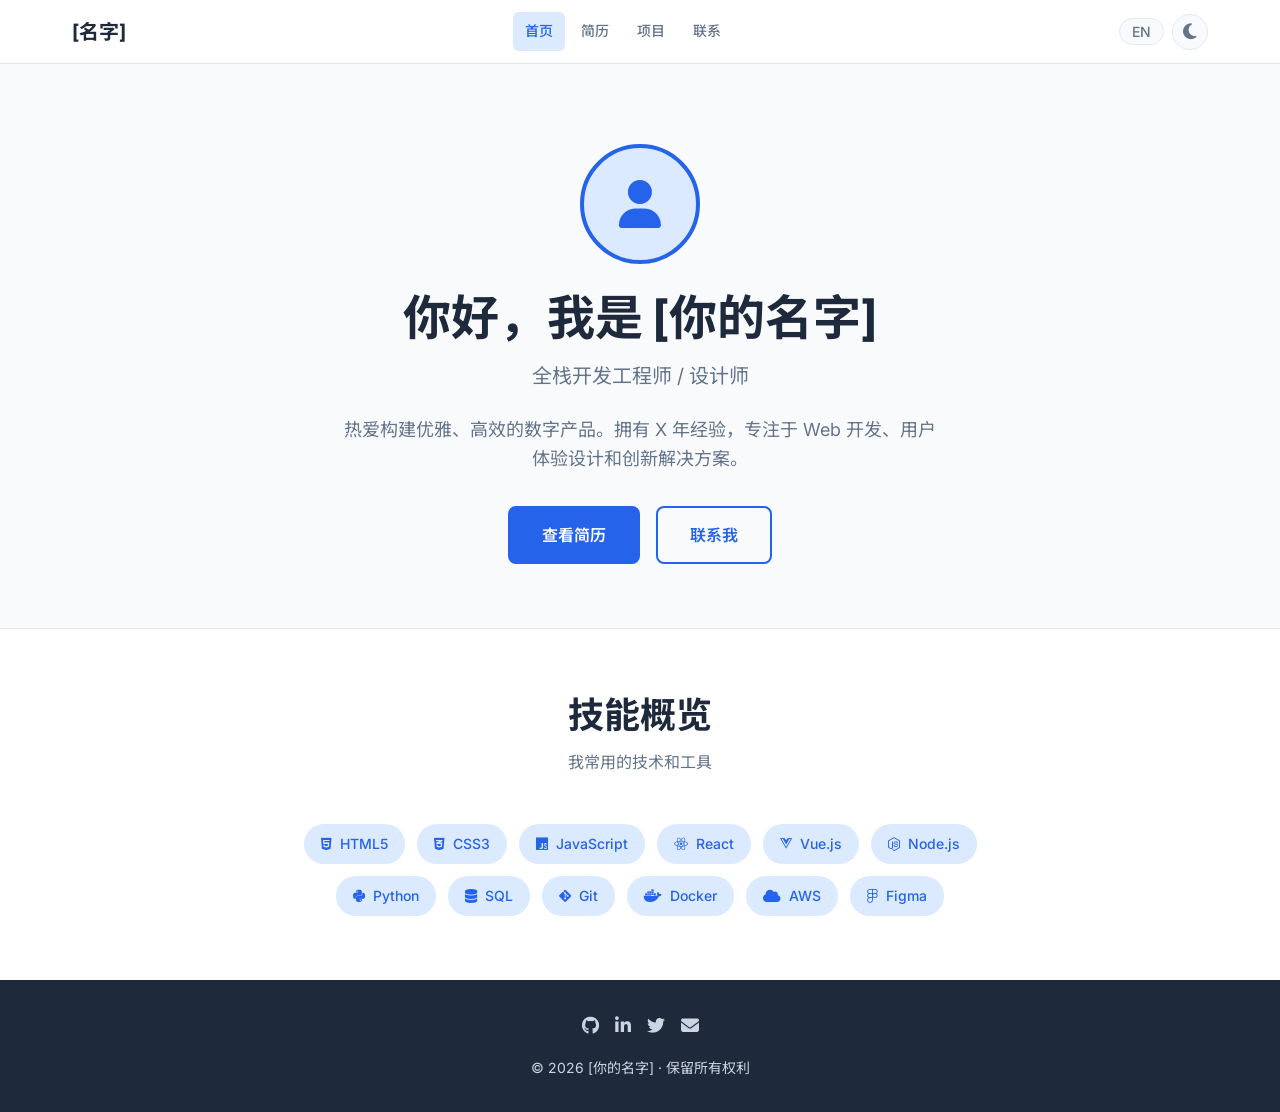
==== index.html @ abf90c4b "整理项目结构：更新 README、完善 .gitignore、创建 assets 目录" ====
<!DOCTYPE html>
<html lang="zh-CN">
<head>
  <meta charset="UTF-8">
  <meta name="viewport" content="width=device-width, initial-scale=1.0">
  <meta name="description" content="[你的名字] - 全栈开发工程师 / 设计师 - 个人简历网站">
  <meta property="og:title" content="[你的名字] - 个人主页">
  <meta property="og:description" content="全栈开发工程师 / 设计师">
  <meta property="og:type" content="website">
  <title>[你的名字] - 个人主页</title>
  <link rel="icon" href="assets/images/favicon.ico" type="image/x-icon">
  <link rel="stylesheet" href="https://cdnjs.cloudflare.com/ajax/libs/font-awesome/6.5.0/css/all.min.css">
  <link rel="stylesheet" href="https://fonts.googleapis.com/css2?family=Inter:wght@400;500;600;700&family=Noto+Sans+SC:wght@400;500;700&display=swap">
  <link rel="stylesheet" href="css/style.css">
</head>
<body>
  <!-- 导航栏 -->
  <header class="navbar">
    <div class="container">
      <a href="index.html" class="navbar-brand">[名字]</a>
      <nav class="navbar-menu">
        <a href="index.html" class="navbar-link" data-i18n="nav.home">首页</a>
        <a href="resume.html" class="navbar-link" data-i18n="nav.resume">简历</a>
        <a href="projects.html" class="navbar-link" data-i18n="nav.projects">项目</a>
        <a href="contact.html" class="navbar-link" data-i18n="nav.contact">联系</a>
      </nav>
      <div class="navbar-actions">
        <button class="lang-btn" aria-label="Switch language">EN</button>
        <button class="theme-toggle" aria-label="Toggle dark mode">
          <i class="fas fa-moon"></i>
        </button>
        <button class="hamburger" aria-label="Toggle menu">
          <span></span><span></span><span></span>
        </button>
      </div>
    </div>
  </header>

  <!-- 主内容 -->
  <main class="main-content">
    <!-- Hero 区域 -->
    <section class="hero">
      <div class="container">
        <div class="hero-avatar">
          <i class="fas fa-user"></i>
        </div>
        <h1 data-i18n="hero.title">你好，我是 [你的名字]</h1>
        <p class="hero-subtitle" data-i18n="hero.subtitle">全栈开发工程师 / 设计师</p>
        <p class="hero-description" data-i18n="hero.desc">
          热爱构建优雅、高效的数字产品。拥有 X 年经验，专注于 Web 开发、用户体验设计和创新解决方案。
        </p>
        <div class="hero-actions">
          <a href="resume.html" class="btn btn-primary btn-lg" data-i18n="hero.btn1">查看简历</a>
          <a href="contact.html" class="btn btn-outline btn-lg" data-i18n="hero.btn2">联系我</a>
        </div>
      </div>
    </section>

    <!-- 技能概览 -->
    <section class="section">
      <div class="container">
        <h2 class="section-title" data-i18n="skills.title">技能概览</h2>
        <p class="section-subtitle" data-i18n="skills.subtitle">我常用的技术和工具</p>
        <div class="skills-grid">
          <span class="skill-tag"><i class="fab fa-html5"></i> HTML5</span>
          <span class="skill-tag"><i class="fab fa-css3-alt"></i> CSS3</span>
          <span class="skill-tag"><i class="fab fa-js"></i> JavaScript</span>
          <span class="skill-tag"><i class="fab fa-react"></i> React</span>
          <span class="skill-tag"><i class="fab fa-vuejs"></i> Vue.js</span>
          <span class="skill-tag"><i class="fab fa-node-js"></i> Node.js</span>
          <span class="skill-tag"><i class="fab fa-python"></i> Python</span>
          <span class="skill-tag"><i class="fas fa-database"></i> SQL</span>
          <span class="skill-tag"><i class="fab fa-git-alt"></i> Git</span>
          <span class="skill-tag"><i class="fab fa-docker"></i> Docker</span>
          <span class="skill-tag"><i class="fas fa-cloud"></i> AWS</span>
          <span class="skill-tag"><i class="fab fa-figma"></i> Figma</span>
        </div>
      </div>
    </section>
  </main>

  <!-- 页脚 -->
  <footer class="footer">
    <div class="container">
      <div class="footer-social">
        <a href="#" target="_blank" rel="noopener noreferrer" aria-label="GitHub"><i class="fab fa-github"></i></a>
        <a href="#" target="_blank" rel="noopener noreferrer" aria-label="LinkedIn"><i class="fab fa-linkedin-in"></i></a>
        <a href="#" target="_blank" rel="noopener noreferrer" aria-label="Twitter"><i class="fab fa-twitter"></i></a>
        <a href="mailto:your-email@example.com" aria-label="Email"><i class="fas fa-envelope"></i></a>
      </div>
      <p data-i18n="footer.copyright">© 2026 [你的名字] · 保留所有权利</p>
    </div>
  </footer>

  <script src="js/i18n.js"></script>
  <script src="js/main.js"></script>
</body>
</html>
---- css/style.css ----
/* ============================================
   个人简历网站 — 设计系统
   ============================================ */

/* --- CSS 自定义属性（设计令牌） --- */
:root {
  /* 颜色 - 明亮模式 */
  --color-primary: #2563eb;
  --color-primary-hover: #1d4ed8;
  --color-primary-light: #dbeafe;
  --color-primary-dark: #1e40af;

  --color-bg: #ffffff;
  --color-bg-alt: #f8fafc;
  --color-bg-card: #ffffff;
  --color-text: #1e293b;
  --color-text-secondary: #64748b;
  --color-text-muted: #94a3b8;
  --color-border: #e2e8f0;
  --color-border-light: #f1f5f9;

  --color-success: #22c55e;
  --color-warning: #f59e0b;
  --color-error: #ef4444;

  --color-nav-bg: rgba(255, 255, 255, 0.9);
  --color-footer-bg: #1e293b;
  --color-footer-text: #cbd5e1;

  /* 阴影 */
  --shadow-sm: 0 1px 2px rgba(0, 0, 0, 0.05);
  --shadow-md: 0 4px 6px -1px rgba(0, 0, 0, 0.1), 0 2px 4px -2px rgba(0, 0, 0, 0.1);
  --shadow-lg: 0 10px 15px -3px rgba(0, 0, 0, 0.1), 0 4px 6px -4px rgba(0, 0, 0, 0.1);
  --shadow-xl: 0 20px 25px -5px rgba(0, 0, 0, 0.1), 0 8px 10px -6px rgba(0, 0, 0, 0.1);

  /* 排版 */
  --font-sans: 'Inter', 'Noto Sans SC', -apple-system, BlinkMacSystemFont, 'Segoe UI', 'PingFang SC', 'Microsoft YaHei', sans-serif;
  --font-mono: 'JetBrains Mono', 'Fira Code', 'Consolas', monospace;

  --text-xs: 0.75rem;
  --text-sm: 0.875rem;
  --text-base: 1rem;
  --text-lg: 1.125rem;
  --text-xl: 1.25rem;
  --text-2xl: 1.5rem;
  --text-3xl: 1.875rem;
  --text-4xl: 2.25rem;
  --text-5xl: 3rem;

  --leading-tight: 1.25;
  --leading-normal: 1.6;
  --leading-relaxed: 1.75;

  /* 间距 */
  --space-1: 0.25rem;
  --space-2: 0.5rem;
  --space-3: 0.75rem;
  --space-4: 1rem;
  --space-5: 1.25rem;
  --space-6: 1.5rem;
  --space-8: 2rem;
  --space-10: 2.5rem;
  --space-12: 3rem;
  --space-16: 4rem;
  --space-20: 5rem;
  --space-24: 6rem;

  /* 布局 */
  --max-width: 1200px;
  --nav-height: 64px;
  --radius-sm: 6px;
  --radius-md: 8px;
  --radius-lg: 12px;
  --radius-xl: 16px;
  --radius-full: 9999px;

  /* 过渡 */
  --transition-fast: 150ms ease;
  --transition-base: 250ms ease;
  --transition-slow: 400ms ease;
}

/* --- 暗色模式 --- */
[data-theme="dark"] {
  --color-primary: #3b82f6;
  --color-primary-hover: #60a5fa;
  --color-primary-light: #1e3a5f;
  --color-primary-dark: #93c5fd;

  --color-bg: #0f172a;
  --color-bg-alt: #1e293b;
  --color-bg-card: #1e293b;
  --color-text: #f1f5f9;
  --color-text-secondary: #94a3b8;
  --color-text-muted: #64748b;
  --color-border: #334155;
  --color-border-light: #1e293b;

  --color-nav-bg: rgba(15, 23, 42, 0.9);
  --color-footer-bg: #020617;
  --color-footer-text: #94a3b8;

  --shadow-sm: 0 1px 2px rgba(0, 0, 0, 0.3);
  --shadow-md: 0 4px 6px -1px rgba(0, 0, 0, 0.4);
  --shadow-lg: 0 10px 15px -3px rgba(0, 0, 0, 0.4);
  --shadow-xl: 0 20px 25px -5px rgba(0, 0, 0, 0.4);
}

/* --- 全局重置 --- */
*,
*::before,
*::after {
  margin: 0;
  padding: 0;
  box-sizing: border-box;
}

html {
  scroll-behavior: smooth;
  scroll-padding-top: var(--nav-height);
}

body {
  font-family: var(--font-sans);
  font-size: var(--text-base);
  line-height: var(--leading-normal);
  color: var(--color-text);
  background-color: var(--color-bg);
  -webkit-font-smoothing: antialiased;
  -moz-osx-font-smoothing: grayscale;
  transition: background-color var(--transition-base), color var(--transition-base);
}

img {
  max-width: 100%;
  height: auto;
  display: block;
}

a {
  color: var(--color-primary);
  text-decoration: none;
  transition: color var(--transition-fast);
}

a:hover {
  color: var(--color-primary-hover);
}

ul, ol {
  list-style: none;
}

/* --- 排版 --- */
h1, h2, h3, h4, h5, h6 {
  line-height: var(--leading-tight);
  font-weight: 700;
  color: var(--color-text);
}

h1 { font-size: var(--text-4xl); }
h2 { font-size: var(--text-3xl); }
h3 { font-size: var(--text-2xl); }
h4 { font-size: var(--text-xl); }

@media (min-width: 768px) {
  h1 { font-size: var(--text-5xl); }
  h2 { font-size: var(--text-4xl); }
  h3 { font-size: var(--text-3xl); }
}

p {
  margin-bottom: var(--space-4);
  color: var(--color-text-secondary);
}

/* --- 容器 --- */
.container {
  width: 100%;
  max-width: var(--max-width);
  margin: 0 auto;
  padding: 0 var(--space-6);
}

@media (min-width: 768px) {
  .container {
    padding: 0 var(--space-8);
  }
}

/* --- 按钮 --- */
.btn {
  display: inline-flex;
  align-items: center;
  justify-content: center;
  gap: var(--space-2);
  padding: var(--space-3) var(--space-6);
  border-radius: var(--radius-md);
  font-size: var(--text-sm);
  font-weight: 600;
  font-family: inherit;
  cursor: pointer;
  transition: all var(--transition-fast);
  border: 2px solid transparent;
  text-decoration: none;
  line-height: 1.4;
}

.btn-primary {
  background-color: var(--color-primary);
  color: #ffffff;
  border-color: var(--color-primary);
}

.btn-primary:hover {
  background-color: var(--color-primary-hover);
  border-color: var(--color-primary-hover);
  color: #ffffff;
}

.btn-outline {
  background-color: transparent;
  color: var(--color-primary);
  border-color: var(--color-primary);
}

.btn-outline:hover {
  background-color: var(--color-primary);
  color: #ffffff;
}

.btn-sm {
  padding: var(--space-2) var(--space-4);
  font-size: var(--text-xs);
}

.btn-lg {
  padding: var(--space-4) var(--space-8);
  font-size: var(--text-base);
}

/* --- 导航栏 --- */
.navbar {
  position: fixed;
  top: 0;
  left: 0;
  right: 0;
  height: var(--nav-height);
  background-color: var(--color-nav-bg);
  backdrop-filter: blur(12px);
  -webkit-backdrop-filter: blur(12px);
  border-bottom: 1px solid var(--color-border);
  z-index: 1000;
  transition: background-color var(--transition-base), border-color var(--transition-base);
}

.navbar .container {
  display: flex;
  align-items: center;
  justify-content: space-between;
  height: 100%;
}

.navbar-brand {
  font-size: var(--text-xl);
  font-weight: 700;
  color: var(--color-text);
  text-decoration: none;
}

.navbar-brand:hover {
  color: var(--color-primary);
}

.navbar-menu {
  display: flex;
  align-items: center;
  gap: var(--space-1);
}

.navbar-link {
  padding: var(--space-2) var(--space-3);
  border-radius: var(--radius-sm);
  font-size: var(--text-sm);
  font-weight: 500;
  color: var(--color-text-secondary);
  text-decoration: none;
  transition: all var(--transition-fast);
}

.navbar-link:hover {
  color: var(--color-primary);
  background-color: var(--color-primary-light);
}

.navbar-link.active {
  color: var(--color-primary);
  background-color: var(--color-primary-light);
}

.navbar-actions {
  display: flex;
  align-items: center;
  gap: var(--space-2);
}

/* 语言切换按钮 */
.lang-btn {
  display: flex;
  align-items: center;
  gap: var(--space-1);
  padding: var(--space-1) var(--space-3);
  border-radius: var(--radius-full);
  font-size: var(--text-sm);
  font-weight: 500;
  font-family: inherit;
  cursor: pointer;
  background-color: var(--color-bg-alt);
  color: var(--color-text-secondary);
  border: 1px solid var(--color-border);
  transition: all var(--transition-fast);
}

.lang-btn:hover {
  border-color: var(--color-primary);
  color: var(--color-primary);
}

/* 暗色模式切换 */
.theme-toggle {
  display: flex;
  align-items: center;
  justify-content: center;
  width: 36px;
  height: 36px;
  border-radius: var(--radius-full);
  cursor: pointer;
  background-color: var(--color-bg-alt);
  border: 1px solid var(--color-border);
  color: var(--color-text-secondary);
  font-size: var(--text-lg);
  transition: all var(--transition-fast);
}

.theme-toggle:hover {
  border-color: var(--color-primary);
  color: var(--color-primary);
}

/* 移动端汉堡菜单 */
.hamburger {
  display: none;
  flex-direction: column;
  justify-content: center;
  align-items: center;
  width: 36px;
  height: 36px;
  border-radius: var(--radius-sm);
  cursor: pointer;
  background: none;
  border: 1px solid var(--color-border);
  gap: 5px;
  padding: 6px;
}

.hamburger span {
  display: block;
  width: 20px;
  height: 2px;
  background-color: var(--color-text);
  border-radius: 2px;
  transition: all var(--transition-fast);
}

.hamburger.active span:nth-child(1) {
  transform: rotate(45deg) translate(5px, 5px);
}

.hamburger.active span:nth-child(2) {
  opacity: 0;
}

.hamburger.active span:nth-child(3) {
  transform: rotate(-45deg) translate(5px, -5px);
}

@media (max-width: 767px) {
  .hamburger {
    display: flex;
  }

  .navbar-menu {
    position: fixed;
    top: var(--nav-height);
    left: 0;
    right: 0;
    flex-direction: column;
    background-color: var(--color-nav-bg);
    backdrop-filter: blur(12px);
    -webkit-backdrop-filter: blur(12px);
    border-bottom: 1px solid var(--color-border);
    padding: var(--space-4);
    gap: var(--space-2);
    transform: translateY(-100%);
    opacity: 0;
    pointer-events: none;
    transition: all var(--transition-base);
  }

  .navbar-menu.open {
    transform: translateY(0);
    opacity: 1;
    pointer-events: all;
  }

  .navbar-link {
    padding: var(--space-3) var(--space-4);
    width: 100%;
    text-align: center;
    font-size: var(--text-base);
  }
}

/* --- 页面主体 --- */
.main-content {
  min-height: calc(100vh - var(--nav-height));
  padding-top: var(--nav-height);
}

/* --- Hero 区域 --- */
.hero {
  padding: var(--space-20) 0 var(--space-16);
  text-align: center;
  background-color: var(--color-bg-alt);
  border-bottom: 1px solid var(--color-border);
  transition: background-color var(--transition-base), border-color var(--transition-base);
}

.hero-avatar {
  width: 120px;
  height: 120px;
  border-radius: 50%;
  background-color: var(--color-primary-light);
  margin: 0 auto var(--space-6);
  display: flex;
  align-items: center;
  justify-content: center;
  font-size: var(--text-5xl);
  color: var(--color-primary);
  border: 4px solid var(--color-primary);
}

.hero h1 {
  margin-bottom: var(--space-3);
}

.hero-subtitle {
  font-size: var(--text-xl);
  color: var(--color-text-secondary);
  margin-bottom: var(--space-6);
  font-weight: 400;
}

.hero-description {
  max-width: 600px;
  margin: 0 auto var(--space-8);
  font-size: var(--text-lg);
}

.hero-actions {
  display: flex;
  justify-content: center;
  gap: var(--space-4);
  flex-wrap: wrap;
}

/* --- 页面标题 --- */
.page-header {
  padding: var(--space-16) 0 var(--space-10);
  text-align: center;
  background-color: var(--color-bg-alt);
  border-bottom: 1px solid var(--color-border);
}

.page-header h1 {
  margin-bottom: var(--space-3);
}

.page-header p {
  max-width: 500px;
  margin: 0 auto;
  font-size: var(--text-lg);
}

/* --- 通用区块 --- */
.section {
  padding: var(--space-16) 0;
}

.section-alt {
  background-color: var(--color-bg-alt);
}

.section-title {
  text-align: center;
  margin-bottom: var(--space-3);
}

.section-subtitle {
  text-align: center;
  color: var(--color-text-secondary);
  margin-bottom: var(--space-12);
  max-width: 500px;
  margin-left: auto;
  margin-right: auto;
}

/* --- 技能标签 --- */
.skills-grid {
  display: flex;
  flex-wrap: wrap;
  gap: var(--space-3);
  justify-content: center;
  max-width: 700px;
  margin: 0 auto;
}

.skill-tag {
  display: inline-flex;
  align-items: center;
  gap: var(--space-2);
  padding: var(--space-2) var(--space-4);
  border-radius: var(--radius-full);
  font-size: var(--text-sm);
  font-weight: 500;
  background-color: var(--color-primary-light);
  color: var(--color-primary);
  transition: all var(--transition-fast);
  border: 1px solid transparent;
}

.skill-tag:hover {
  transform: translateY(-2px);
  box-shadow: var(--shadow-md);
  border-color: var(--color-primary);
}

/* --- 时间线（工作经历） --- */
.timeline {
  position: relative;
  max-width: 800px;
  margin: 0 auto;
}

.timeline::before {
  content: '';
  position: absolute;
  left: 0;
  top: 0;
  bottom: 0;
  width: 2px;
  background-color: var(--color-border);
}

@media (min-width: 768px) {
  .timeline::before {
    left: 50%;
    transform: translateX(-50%);
  }
}

.timeline-item {
  position: relative;
  padding-left: var(--space-8);
  padding-bottom: var(--space-10);
}

.timeline-item:last-child {
  padding-bottom: 0;
}

.timeline-item::before {
  content: '';
  position: absolute;
  left: -5px;
  top: 6px;
  width: 12px;
  height: 12px;
  border-radius: 50%;
  background-color: var(--color-primary);
  border: 3px solid var(--color-bg);
  box-shadow: 0 0 0 2px var(--color-primary);
}

@media (min-width: 768px) {
  .timeline-item {
    padding-left: 0;
    width: 50%;
  }

  .timeline-item:nth-child(odd) {
    padding-right: var(--space-10);
    text-align: right;
  }

  .timeline-item:nth-child(odd)::before {
    left: auto;
    right: -9px;
  }

  .timeline-item:nth-child(even) {
    margin-left: 50%;
    padding-left: var(--space-10);
  }

  .timeline-item:nth-child(even)::before {
    left: -9px;
  }
}

.timeline-date {
  display: inline-block;
  font-size: var(--text-sm);
  font-weight: 600;
  color: var(--color-primary);
  margin-bottom: var(--space-2);
}

.timeline-title {
  font-size: var(--text-xl);
  margin-bottom: var(--space-1);
}

.timeline-company {
  font-size: var(--text-sm);
  color: var(--color-text-secondary);
  margin-bottom: var(--space-3);
}

.timeline-desc p {
  font-size: var(--text-sm);
  margin-bottom: var(--space-2);
}

/* --- 教育卡片 --- */
.edu-card {
  background-color: var(--color-bg-card);
  border: 1px solid var(--color-border);
  border-radius: var(--radius-lg);
  padding: var(--space-6);
  transition: all var(--transition-base);
  max-width: 600px;
  margin: 0 auto var(--space-6);
}

.edu-card:hover {
  box-shadow: var(--shadow-lg);
  border-color: var(--color-primary);
}

.edu-card h3 {
  font-size: var(--text-xl);
  margin-bottom: var(--space-1);
}

.edu-meta {
  font-size: var(--text-sm);
  color: var(--color-text-secondary);
  margin-bottom: var(--space-3);
}

/* --- 项目卡片网格 --- */
.projects-grid {
  display: grid;
  grid-template-columns: 1fr;
  gap: var(--space-6);
  max-width: 900px;
  margin: 0 auto;
}

@media (min-width: 640px) {
  .projects-grid {
    grid-template-columns: repeat(2, 1fr);
  }
}

.project-card {
  background-color: var(--color-bg-card);
  border: 1px solid var(--color-border);
  border-radius: var(--radius-lg);
  padding: var(--space-6);
  transition: all var(--transition-base);
}

.project-card:hover {
  box-shadow: var(--shadow-lg);
  transform: translateY(-4px);
  border-color: var(--color-primary);
}

.project-icon {
  width: 48px;
  height: 48px;
  border-radius: var(--radius-md);
  background-color: var(--color-primary-light);
  display: flex;
  align-items: center;
  justify-content: center;
  font-size: var(--text-xl);
  color: var(--color-primary);
  margin-bottom: var(--space-4);
}

.project-card h3 {
  font-size: var(--text-lg);
  margin-bottom: var(--space-2);
}

.project-card p {
  font-size: var(--text-sm);
  margin-bottom: var(--space-4);
}

.project-tags {
  display: flex;
  flex-wrap: wrap;
  gap: var(--space-2);
  margin-bottom: var(--space-4);
}

.project-tag {
  font-size: var(--text-xs);
  font-weight: 500;
  padding: var(--space-1) var(--space-2);
  border-radius: var(--radius-sm);
  background-color: var(--color-bg-alt);
  color: var(--color-text-secondary);
  border: 1px solid var(--color-border);
}

.project-links {
  display: flex;
  gap: var(--space-3);
}

.project-links a {
  font-size: var(--text-sm);
  font-weight: 500;
  display: inline-flex;
  align-items: center;
  gap: var(--space-1);
}

/* --- 联系页 --- */
.contact-grid {
  display: grid;
  grid-template-columns: 1fr;
  gap: var(--space-8);
  max-width: 900px;
  margin: 0 auto;
}

@media (min-width: 768px) {
  .contact-grid {
    grid-template-columns: 1fr 1fr;
  }
}

.contact-info h3 {
  font-size: var(--text-xl);
  margin-bottom: var(--space-6);
}

.contact-item {
  display: flex;
  align-items: center;
  gap: var(--space-4);
  margin-bottom: var(--space-5);
}

.contact-item-icon {
  width: 44px;
  height: 44px;
  border-radius: var(--radius-md);
  background-color: var(--color-primary-light);
  display: flex;
  align-items: center;
  justify-content: center;
  font-size: var(--text-lg);
  color: var(--color-primary);
  flex-shrink: 0;
}

.contact-item-label {
  font-size: var(--text-sm);
  color: var(--color-text-secondary);
  margin-bottom: var(--space-1);
}

.contact-item-value {
  font-size: var(--text-base);
  font-weight: 500;
}

.social-links {
  display: flex;
  gap: var(--space-3);
  margin-top: var(--space-6);
}

.social-link {
  width: 44px;
  height: 44px;
  border-radius: var(--radius-md);
  background-color: var(--color-bg-alt);
  border: 1px solid var(--color-border);
  display: flex;
  align-items: center;
  justify-content: center;
  font-size: var(--text-lg);
  color: var(--color-text-secondary);
  transition: all var(--transition-fast);
}

.social-link:hover {
  background-color: var(--color-primary);
  color: #ffffff;
  border-color: var(--color-primary);
}

/* 联系表单 */
.contact-form {
  background-color: var(--color-bg-card);
  border: 1px solid var(--color-border);
  border-radius: var(--radius-lg);
  padding: var(--space-8);
}

.contact-form h3 {
  font-size: var(--text-xl);
  margin-bottom: var(--space-6);
}

.form-group {
  margin-bottom: var(--space-5);
}

.form-label {
  display: block;
  font-size: var(--text-sm);
  font-weight: 600;
  margin-bottom: var(--space-2);
  color: var(--color-text);
}

.form-input,
.form-textarea {
  width: 100%;
  padding: var(--space-3) var(--space-4);
  border: 1px solid var(--color-border);
  border-radius: var(--radius-md);
  font-size: var(--text-base);
  font-family: inherit;
  background-color: var(--color-bg);
  color: var(--color-text);
  transition: border-color var(--transition-fast);
  outline: none;
}

.form-input:focus,
.form-textarea:focus {
  border-color: var(--color-primary);
  box-shadow: 0 0 0 3px var(--color-primary-light);
}

.form-textarea {
  min-height: 120px;
  resize: vertical;
}

.form-error {
  font-size: var(--text-xs);
  color: var(--color-error);
  margin-top: var(--space-1);
  display: none;
}

.form-input.error,
.form-textarea.error {
  border-color: var(--color-error);
}

.form-input.error:focus,
.form-textarea.error:focus {
  box-shadow: 0 0 0 3px rgba(239, 68, 68, 0.15);
}

/* --- 技能分类（简历页） --- */
.skill-categories {
  max-width: 800px;
  margin: 0 auto;
}

.skill-category {
  margin-bottom: var(--space-8);
}

.skill-category:last-child {
  margin-bottom: 0;
}

.skill-category h3 {
  font-size: var(--text-lg);
  margin-bottom: var(--space-4);
  color: var(--color-primary);
}

.skill-items {
  display: flex;
  flex-wrap: wrap;
  gap: var(--space-3);
}

.skill-bar-group {
  margin-bottom: var(--space-4);
}

.skill-bar-label {
  display: flex;
  justify-content: space-between;
  font-size: var(--text-sm);
  font-weight: 500;
  margin-bottom: var(--space-2);
}

.skill-bar {
  height: 8px;
  border-radius: var(--radius-full);
  background-color: var(--color-border);
  overflow: hidden;
}

.skill-bar-fill {
  height: 100%;
  border-radius: var(--radius-full);
  background-color: var(--color-primary);
  transition: width 1s ease;
  width: 0;
}

/* --- 页脚 --- */
.footer {
  background-color: var(--color-footer-bg);
  color: var(--color-footer-text);
  padding: var(--space-8) 0;
  text-align: center;
}

.footer p {
  font-size: var(--text-sm);
  margin-bottom: 0;
  color: var(--color-footer-text);
}

.footer-social {
  display: flex;
  justify-content: center;
  gap: var(--space-4);
  margin-bottom: var(--space-4);
}

.footer-social a {
  color: var(--color-footer-text);
  font-size: var(--text-lg);
  transition: color var(--transition-fast);
}

.footer-social a:hover {
  color: var(--color-primary);
}

/* --- 滚动动画 --- */
.fade-in {
  opacity: 0;
  transform: translateY(24px);
  transition: opacity 0.6s ease, transform 0.6s ease;
}

.fade-in.visible {
  opacity: 1;
  transform: translateY(0);
}

/* --- 空状态占位 --- */
.placeholder-content {
  text-align: center;
  padding: var(--space-12) 0;
  color: var(--color-text-muted);
}

.placeholder-content .placeholder-icon {
  font-size: 3rem;
  margin-bottom: var(--space-4);
  opacity: 0.4;
}

.placeholder-content p {
  font-style: italic;
}
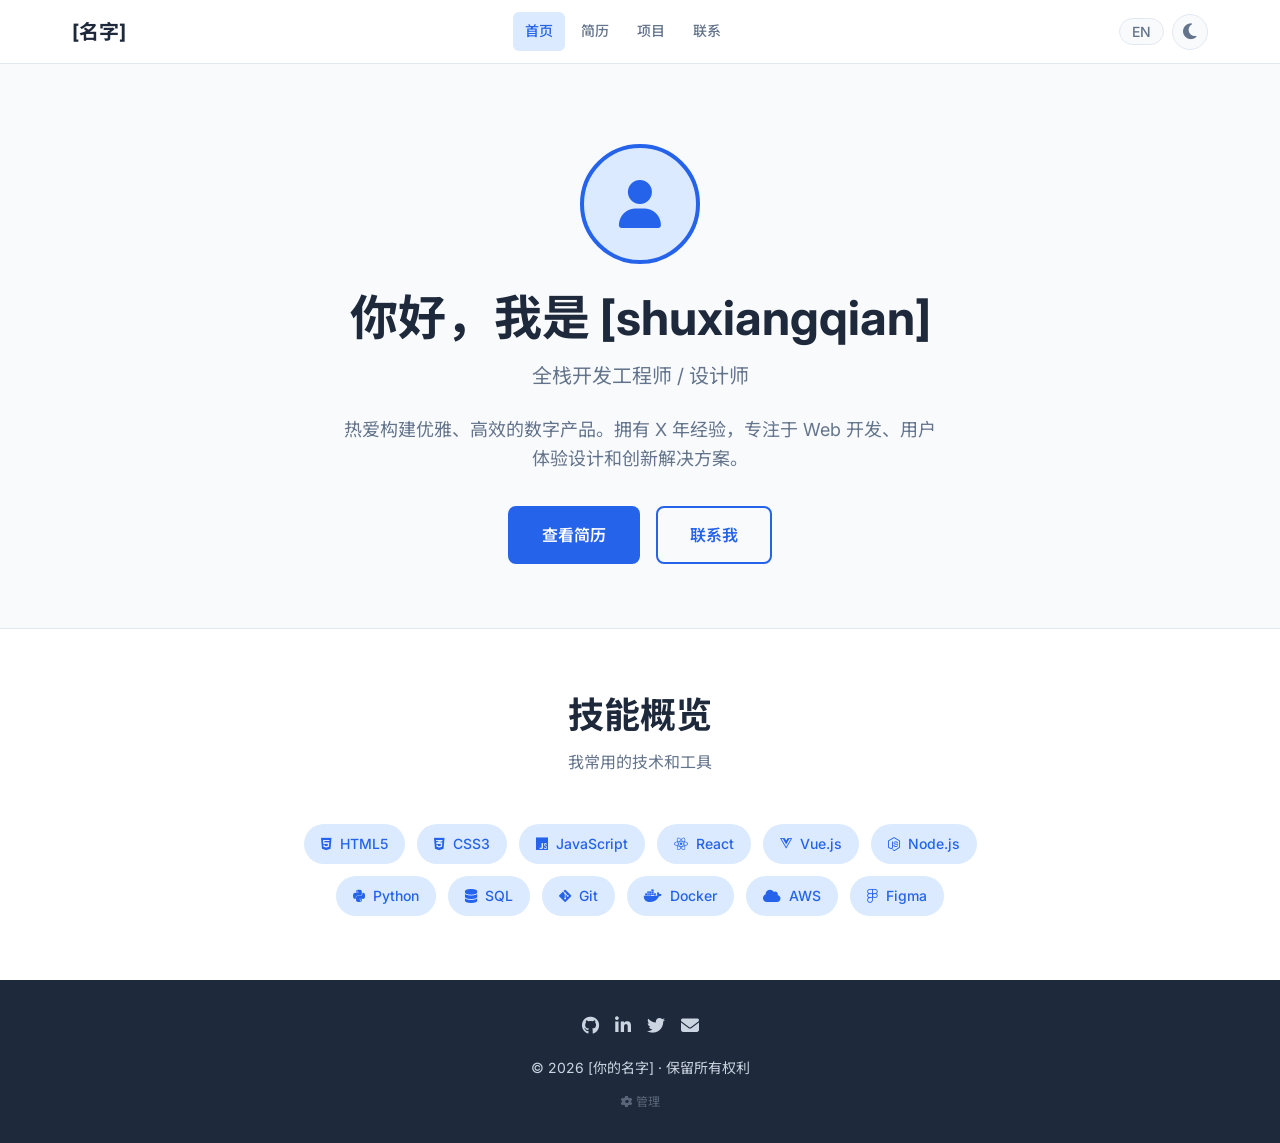
==== commit c5267d51: "重构：数据与代码分离，新增管理后台和在线编辑功能 - data/content.js — 纯数据文件，所有文本与 JS 逻辑分离 - js/i18n.js — 重构为 I18NManager Clas" ====
--- a/index.html
+++ b/index.html
@@ -89,9 +89,15 @@
         <a href="mailto:your-email@example.com" aria-label="Email"><i class="fas fa-envelope"></i></a>
       </div>
       <p data-i18n="footer.copyright">© 2026 [你的名字] · 保留所有权利</p>
+      <p style="margin-top:var(--space-3);font-size:var(--text-xs);">
+        <a href="admin.html" style="color:var(--color-text-muted);text-decoration:none;opacity:0.5;transition:opacity 0.2s;" onmouseover="this.style.opacity='1'" onmouseout="this.style.opacity='0.5'">
+          <i class="fas fa-cog"></i> 管理
+        </a>
+      </p>
     </div>
   </footer>
 
+  <script src="data/content.js"></script>
   <script src="js/i18n.js"></script>
   <script src="js/main.js"></script>
 </body>
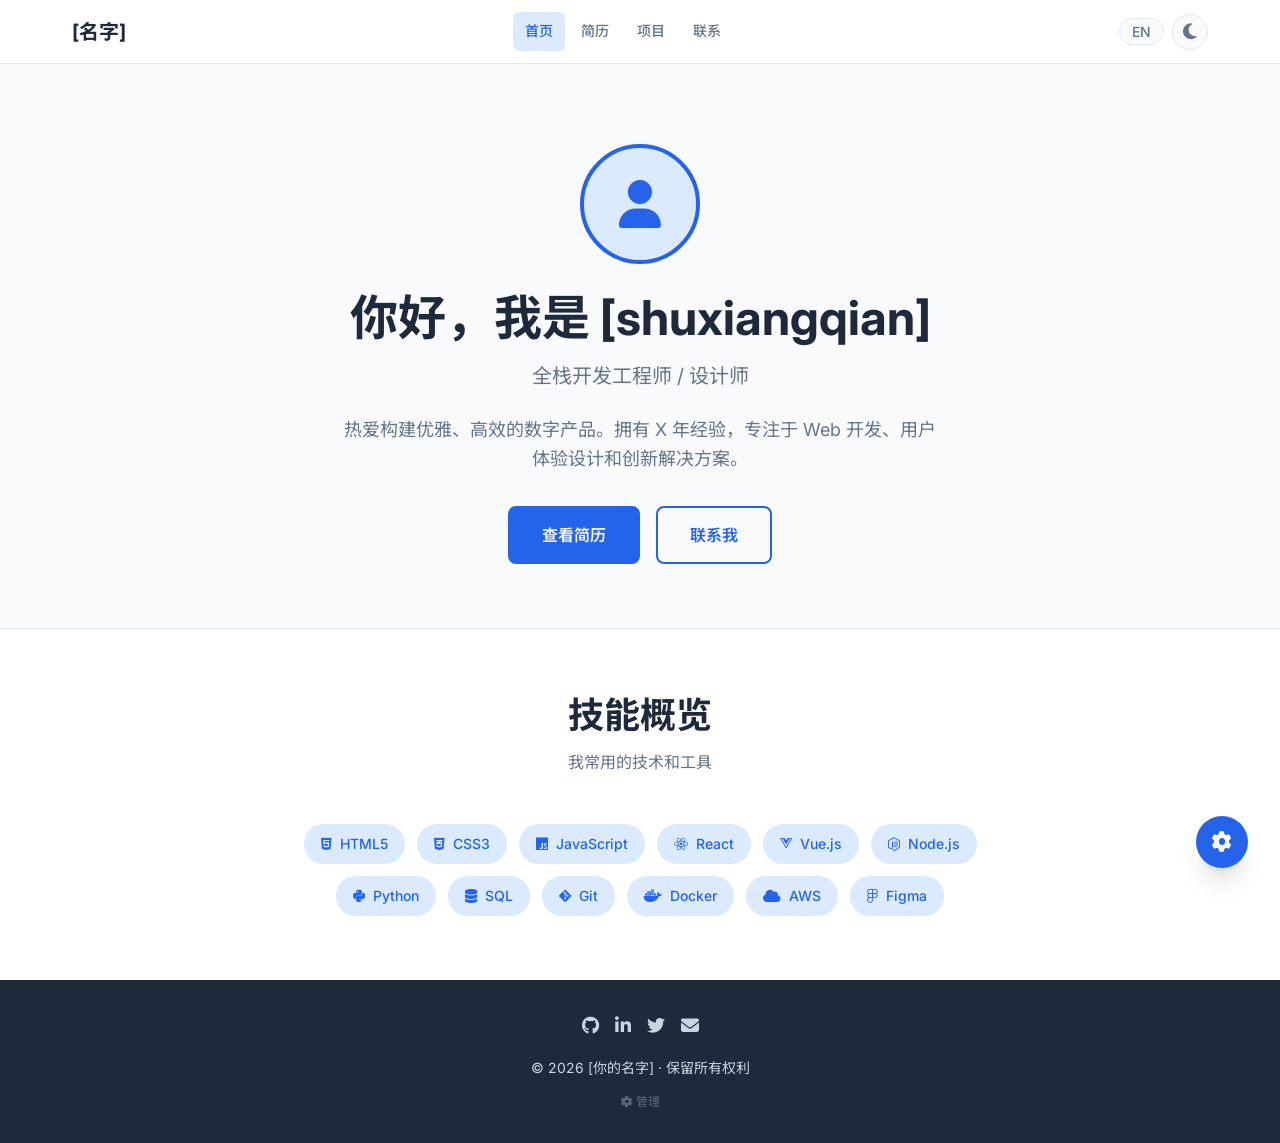
==== commit 1fda9564: "feat: 前端页面添加浮动管理后台按钮" ====
--- a/index.html
+++ b/index.html
@@ -100,5 +100,9 @@
   <script src="data/content.js"></script>
   <script src="js/i18n.js"></script>
   <script src="js/main.js"></script>
+  <a href="admin.html" class="admin-fab" aria-label="内容管理">
+    <i class="fas fa-cog"></i>
+    <span class="admin-fab-tooltip">内容管理</span>
+  </a>
 </body>
 </html>
--- a/css/style.css
+++ b/css/style.css
@@ -1007,3 +1007,201 @@
 .placeholder-content p {
   font-style: italic;
 }
+
+/* --- 头像上传（首页 Hero） --- */
+.hero-avatar {
+  position: relative;
+  cursor: pointer;
+  overflow: hidden;
+}
+
+.hero-avatar:hover::after {
+  content: '📷';
+  position: absolute;
+  inset: 0;
+  background: rgba(0, 0, 0, 0.45);
+  display: flex;
+  align-items: center;
+  justify-content: center;
+  font-size: 2rem;
+  border-radius: 50%;
+  color: #fff;
+}
+
+.avatar-img {
+  width: 100%;
+  height: 100%;
+  object-fit: cover;
+  border-radius: 50%;
+}
+
+#avatarInput {
+  position: absolute;
+  inset: 0;
+  opacity: 0;
+  cursor: pointer;
+  z-index: 2;
+}
+
+/* --- 头像上传（简历页标题区） --- */
+.page-header-avatar {
+  width: 100px;
+  height: 100px;
+  border-radius: 50%;
+  background-color: var(--color-primary-light);
+  margin: 0 auto var(--space-4);
+  display: flex;
+  align-items: center;
+  justify-content: center;
+  font-size: var(--text-4xl);
+  color: var(--color-primary);
+  border: 3px solid var(--color-primary);
+  position: relative;
+  cursor: pointer;
+  overflow: hidden;
+}
+
+.page-header-avatar:hover::after {
+  content: '📷';
+  position: absolute;
+  inset: 0;
+  background: rgba(0, 0, 0, 0.45);
+  display: flex;
+  align-items: center;
+  justify-content: center;
+  font-size: 1.6rem;
+  border-radius: 50%;
+  color: #fff;
+}
+
+#avatarInputResume {
+  position: absolute;
+  inset: 0;
+  opacity: 0;
+  cursor: pointer;
+  z-index: 2;
+}
+
+/* --- 页面标题操作按钮 --- */
+.page-header-actions {
+  margin-top: var(--space-6);
+  display: flex;
+  justify-content: center;
+  gap: var(--space-3);
+}
+
+/* --- 编辑模式 --- */
+.edit-mode-active [contenteditable="true"] {
+  border-radius: var(--radius-sm);
+  transition: outline var(--transition-fast), background var(--transition-fast);
+}
+
+.edit-mode-active [contenteditable="true"]:hover {
+  outline: 2px dashed var(--color-primary);
+  background-color: rgba(37, 99, 235, 0.04);
+  cursor: text;
+}
+
+.edit-mode-active [contenteditable="true"]:focus {
+  outline: 2px solid var(--color-primary);
+  background-color: rgba(37, 99, 235, 0.06);
+}
+
+.edit-mode-active .timeline-item,
+.edit-mode-active .edu-card,
+.edit-mode-active .skill-category {
+  position: relative;
+}
+
+.edit-mode-active .timeline-item::after {
+  content: '✎ 可编辑';
+  position: absolute;
+  top: -4px;
+  right: 0;
+  font-size: var(--text-xs);
+  color: var(--color-primary);
+  opacity: 0.6;
+  font-weight: 500;
+}
+
+/* --- 编辑模式保存提示 --- */
+.edit-toast {
+  position: fixed;
+  bottom: var(--space-8);
+  left: 50%;
+  transform: translateX(-50%) translateY(100px);
+  background-color: var(--color-text);
+  color: var(--color-bg);
+  padding: var(--space-3) var(--space-6);
+  border-radius: var(--radius-md);
+  font-size: var(--text-sm);
+  font-weight: 500;
+  z-index: 9999;
+  opacity: 0;
+  transition: all 0.3s ease;
+  pointer-events: none;
+  box-shadow: var(--shadow-lg);
+}
+
+.edit-toast.show {
+  opacity: 1;
+  transform: translateX(-50%) translateY(0);
+}
+
+/* --- 浮动管理按钮 --- */
+.admin-fab {
+  position: fixed;
+  bottom: var(--space-8);
+  right: var(--space-8);
+  z-index: 999;
+  width: 52px;
+  height: 52px;
+  border-radius: 50%;
+  background-color: var(--color-primary);
+  color: #fff;
+  border: none;
+  box-shadow: var(--shadow-xl);
+  cursor: pointer;
+  display: flex;
+  align-items: center;
+  justify-content: center;
+  font-size: var(--text-xl);
+  transition: all var(--transition-base);
+  text-decoration: none;
+}
+
+.admin-fab:hover {
+  background-color: var(--color-primary-hover);
+  transform: scale(1.1) translateY(-2px);
+  box-shadow: var(--shadow-xl);
+  color: #fff;
+}
+
+.admin-fab-tooltip {
+  position: absolute;
+  right: calc(100% + 12px);
+  background: var(--color-text);
+  color: var(--color-bg);
+  padding: var(--space-2) var(--space-3);
+  border-radius: var(--radius-md);
+  font-size: var(--text-xs);
+  font-weight: 500;
+  white-space: nowrap;
+  opacity: 0;
+  pointer-events: none;
+  transition: opacity var(--transition-fast);
+}
+
+.admin-fab:hover .admin-fab-tooltip {
+  opacity: 1;
+}
+
+@media (max-width: 767px) {
+  .admin-fab {
+    bottom: var(--space-4);
+    right: var(--space-4);
+    width: 48px;
+    height: 48px;
+    font-size: var(--text-lg);
+  }
+}
